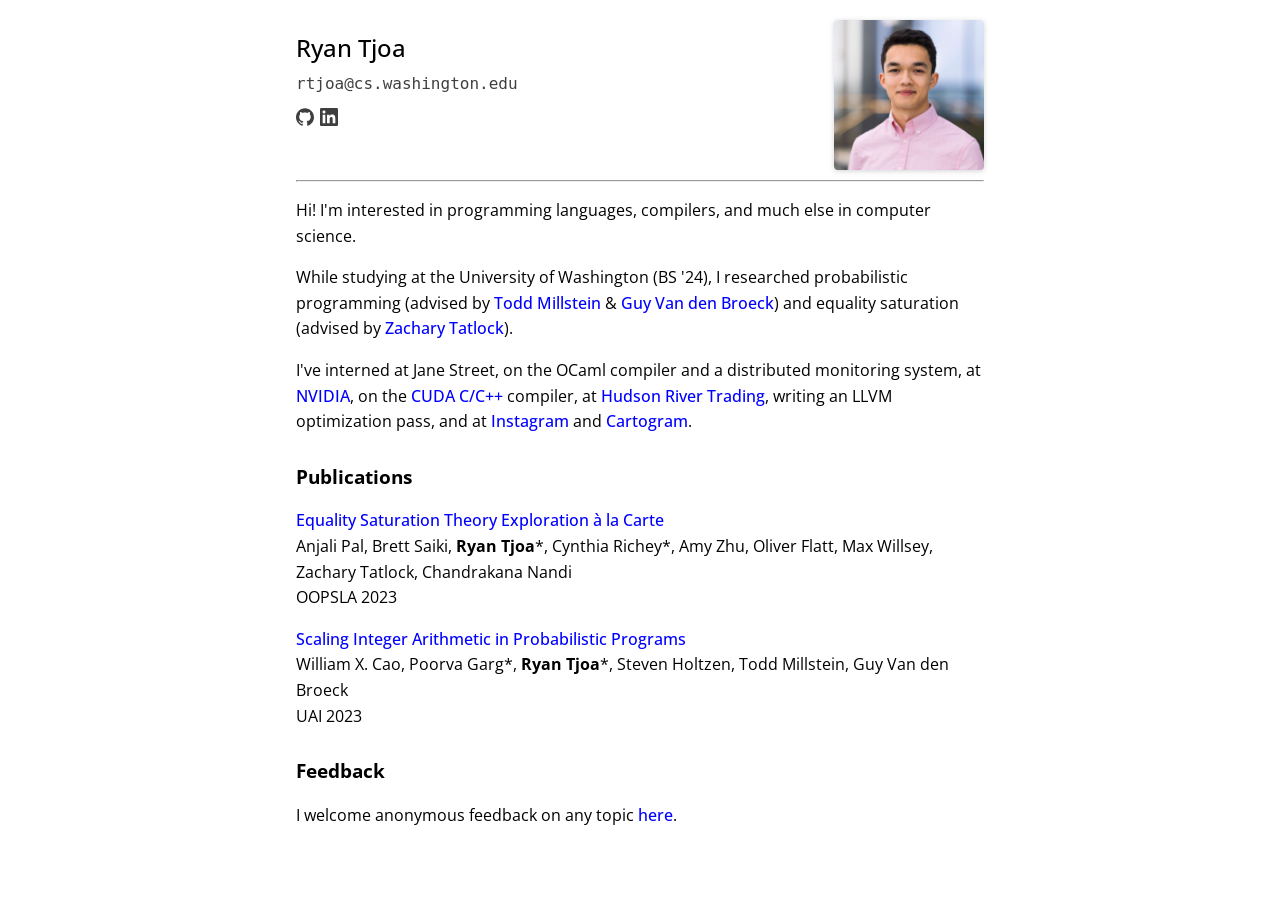
==== deployment/index.html @ dc232b35 "better infra" ====
<!DOCTYPE html>
<html lang="en">
	<head>
    <meta charset="utf-8">
		<title>Ryan Tjoa</title>
    <link rel="preconnect" href="https://fonts.gstatic.com">
    <link href="https://fonts.googleapis.com/css?family=Open%20Sans:400,400italic,500,600&display=swap" rel="stylesheet">
		<link rel="stylesheet" type="text/css" href="assets/style.css">
    <script src="assets/script.js"></script>
    <meta name="theme-color" content="#ffffff">
    <meta name="viewport" content="width=device-width, initial-scale=1">
	</head>
	<body>
    <div id="main-wrapper">
      <div id="main">
        <div id="title">
          <div>
            <h1>Ryan Tjoa</h1>
            <p class="mono">
                <a class="unstyled-link" id="email">
                    <span style="unicode-bidi:bidi-override; direction: rtl;">
                        ude<span style="font-weight:900">&#8228;</span>notgnihsaw<span style="font-weight:900">&#8228;</span>sc@aojtr
                    </span>
                </a>
            </p>
            <p>
              <a href="https://github.com/rtjoa" target="_blank" class="icon-wrapper unstyled-link">
                <img class="icon" src="assets/github.svg" alt="GitHub">
              </a>
              <a href="https://www.linkedin.com/in/ryan-tjoa" target="_blank" class="icon-wrapper unstyled-link">
                <img class="icon" src="assets/linkedin.svg" alt="LinkedIn">
              </a>
            </p>
          </div>
          <div id="headshot-wrapper">
            <img id="headshot" src="assets/headshot-min.jpg" alt="A picture of Ryan Tjoa">
          </div>
        </div>
        <hr>
        <p>
          Hi!
          I'm interested in programming languages, compilers, and much else in computer science.
        </p>
        <p>
          While studying at the University of Washington (BS '24),
          I researched probabilistic programming
          (advised by <a href="https://web.cs.ucla.edu/~todd/" class="a">Todd Millstein</a> & <a href="https://web.cs.ucla.edu/~guyvdb/" class="a">Guy Van den Broeck</a>)
          and equality saturation
          (advised by <a href="https://ztatlock.net/" class="a">Zachary Tatlock</a>).
        </p>
        <p>
            I've interned
            at Jane Street, on the OCaml compiler and a distributed monitoring system,
            at <a class="a" href="https://www.nvidia.com/">NVIDIA</a>, on the <a class="a" href="https://developer.nvidia.com/cuda-toolkit">CUDA C/C++</a> compiler,
            at <a class="a" href="https://www.hudsonrivertrading.com/">Hudson River Trading</a>, writing an LLVM optimization pass,
            and at <a class="a" href="https://about.instagram.com/blog/announcements/continuing-to-keep-people-safe-and-informed-about-covid-19">Instagram</a>
            and <a class="a" href="https://cartogram.com/">Cartogram</a>.
        </p>
        <h2>Publications</h2>
        <p><span class='pub-title'><a class='a' href='pubs/oopsla23-enumo.pdf'>Equality Saturation Theory Exploration à la Carte</a></span><br><a href='https://ajpal.github.io/' class='a light'>Anjali Pal</a>, <a href='https://bsaiki.com/' class='a light'>Brett Saiki</a>, <span class='author'>Ryan Tjoa</span>*, <a href='https://thia.codes/' class='a light'>Cynthia Richey</a>*, <a href='https://amy.zhucchini.ca/' class='a light'>Amy Zhu</a>, <a href='https://www.oflatt.com/' class='a light'>Oliver Flatt</a>, <a href='https://www.mwillsey.com/' class='a light'>Max Willsey</a>, <a href='https://ztatlock.net/' class='a light'>Zachary Tatlock</a>, <a href='https://cnandi.com/' class='a light'>Chandrakana Nandi</a><br><a href='https://2023.splashcon.org/track/splash-2023-oopsla' class='a light'>OOPSLA 2023</a></p>
<p><span class='pub-title'><a class='a' href='pubs/uai23-arith.pdf'>Scaling Integer Arithmetic in Probabilistic Programs</a></span><br><a href='https://www.linkedin.com/in/williamxcao/' class='a light'>William X. Cao</a>, <a href='https://web.cs.ucla.edu/~poorvagarg/' class='a light'>Poorva Garg</a>*, <span class='author'>Ryan Tjoa</span>*, <a href='https://www.khoury.northeastern.edu/home/sholtzen/' class='a light'>Steven Holtzen</a>, <a href='https://web.cs.ucla.edu/~todd/' class='a light'>Todd Millstein</a>, <a href='https://web.cs.ucla.edu/~guyvdb/' class='a light'>Guy Van den Broeck</a><br><a href='https://www.auai.org/uai2023/' class='a light'>UAI 2023</a></p>
        <h2>Feedback</h2>
        <p>
          I welcome anonymous feedback on any topic <a class="a" href="https://docs.google.com/forms/d/e/1FAIpQLSfoLKaKOM73OeDY5BoASGOoVUgHGVO8dkVKCYaiWQWOC6nB4w/viewform?usp=sf_link">here</a>.
        </p>
      </div>
    </div>
	</body>
</html>
---- deployment/assets/style.css ----
html, body {
    margin: 0;
}

body {
    font-size: 16px;
    font-family: 'Open Sans', 'Lucida Grande', Helvetica, Arial, sans-serif;
}

.one-line {
    display: none
}

#main-wrapper {
    margin: 0 auto;
    max-width: 43rem;
    padding: 20px;
    width: auto;
    line-height: 1.6;
}

#main {
    height: 100%;
}

#title {
    justify-content: space-between;
    display: flex;
    line-height: 1.0;
}

#headshot-wrapper {
    margin-left: 20px;
    max-width: 150px;
    flex: 1 0 80px;
}

.small-caps {
    font-variant-caps: small-caps;
    font-size: 18px;
}

@media only screen and (max-width: 360px) {
    #headshot-wrapper {
        display: none;
    }
}

#headshot {
    width: 100%;
    height: auto;
    box-shadow: 0px 1px 5px 0px rgba(124, 125, 135, 0.35);
    border-radius: 0.25rem;
}

.mono {
    font-family: Consolas, monospace;
    opacity: 0.75;
}

h1 {
    font-size: 1.5em;
    font-weight: 500;
    margin-bottom: 0;
}

a:link, a:visited {
    text-decoration: none;
}

a:hover, a:active {
    text-decoration: underline;
}

.icon {
    width: 18px;
    margin-right: 2px;
    opacity: 0.75;
    text-decoration: none;
}

.icon-wrapper:link, .icon-wrapper:active, .icon-wrapper:hover, .icon-wrapper:visited {
    text-decoration: none;
}

#email {
    cursor: pointer;
    text-decoration: none;
    font-weight: 400;
}

#email, #email:link, #email:visited, #email:hover, #email:active {
    color: black;
}

#email:hover, #email:active {
    text-decoration: underline;
}

h2 {
    margin-top: 1.4em;
    font-size: 1.2em;
}
a, a:link, a:visited {
    color: blue;
    font-weight: 500;
    border-bottom: 1px solid rgba(125,125,125,0);
}

a.light {
    color: black;
    font-weight: normal;
}

td {
    padding-bottom: 10px;
}

.venue {
    width: 8em;
    vertical-align: top;
}

.author {
    font-weight: bold;
    /* text-decoration: underline; */
}

/* alternate style */
/* a, a:link, a:visited, a:active, a:hover { */
/*     color: #009; */
/*     text-decoration: none; */
/*     border-bottom: 1px solid rgba(75,75,200,.4); */
/*     transition: border .3s ease-in-out; */
/* } */
/* a:hover { */
/*     border-bottom: 1px solid rgba(75,75,200,1); */
/* } */
/* alternate style end */

@media (prefers-color-scheme: dark) {
    .icon {
        filter: invert(1);
    }
    a, a:link, a:visited {
        color: #ffa0db;
    }
    a:active {
        color: #ff72ce;
    }
    #email, #email:link, #email:active, #email:hover, #email:active {
        color: white;
    }
    body {
        color: white;
        background-color: #181818;
    }

    /* alternate style */
    body {
        color: #bbb;
        background-color: #111;
    }
    h1 {
        color: white;
    }
    a, a:link, a:visited, a:active, a:hover {
        color: white;
        text-decoration: none;
        border-bottom: 1px solid rgba(125,125,125,.4);
        transition: border .3s ease-in-out;
    }
    a:hover {
        border-bottom: 1px solid rgba(125,125,125,1);
    }
    a.light {
        color: #bbb;
        border-bottom: none;
    }
    a.light:hover {
        text-decoration: underline;
    }
    .icon-wrapper, #email {
        border: none !important;
    }
    /* alternate style end */
}
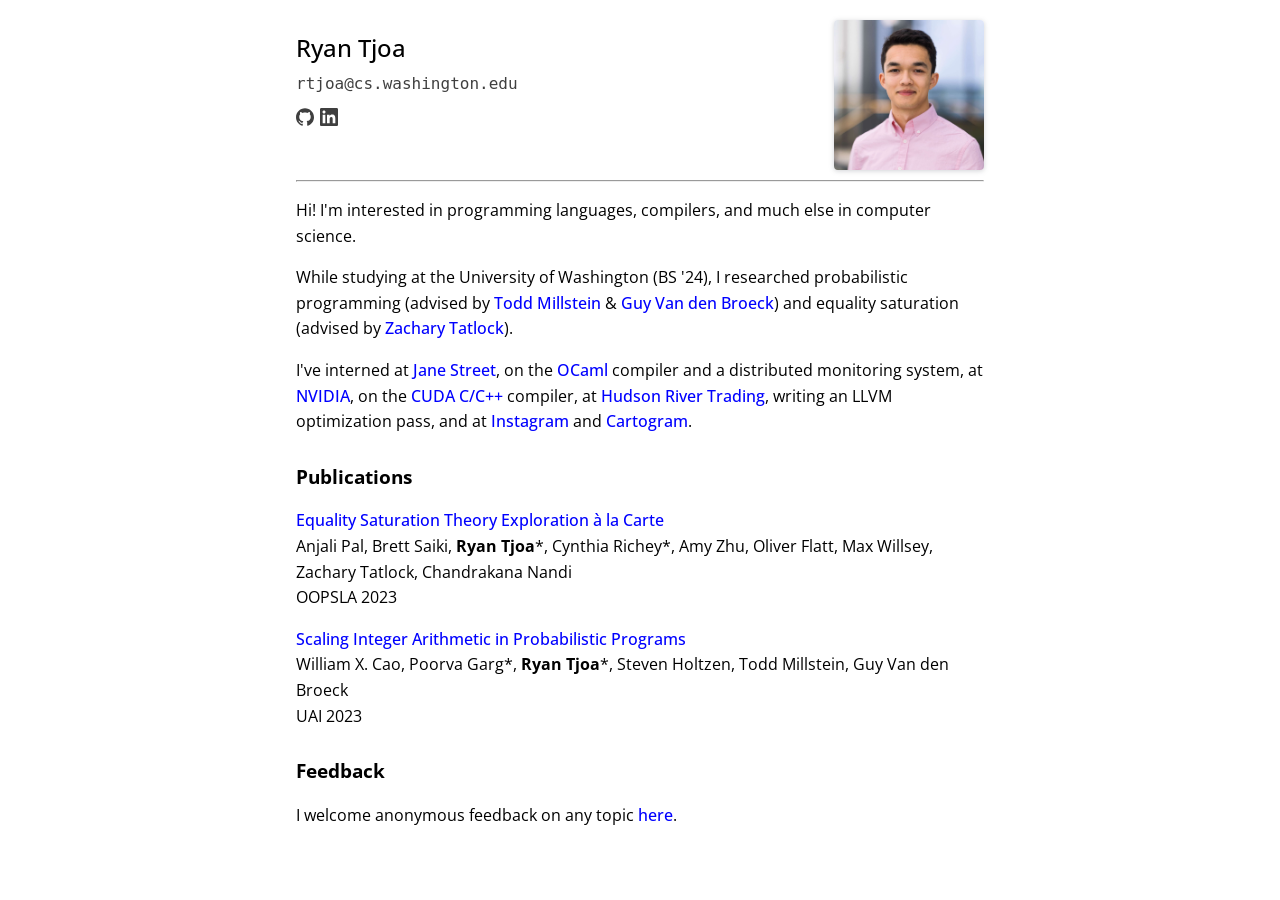
==== commit 53cca965: "fix links" ====
--- a/deployment/index.html
+++ b/deployment/index.html
@@ -50,7 +50,7 @@
         </p>
         <p>
             I've interned
-            at Jane Street, on the OCaml compiler and a distributed monitoring system,
+            at <a href="https://www.janestreet.com/">Jane Street</a>, on the <a href="https://ocaml.org/">OCaml</a> compiler and a distributed monitoring system,
             at <a class="a" href="https://www.nvidia.com/">NVIDIA</a>, on the <a class="a" href="https://developer.nvidia.com/cuda-toolkit">CUDA C/C++</a> compiler,
             at <a class="a" href="https://www.hudsonrivertrading.com/">Hudson River Trading</a>, writing an LLVM optimization pass,
             and at <a class="a" href="https://about.instagram.com/blog/announcements/continuing-to-keep-people-safe-and-informed-about-covid-19">Instagram</a>
